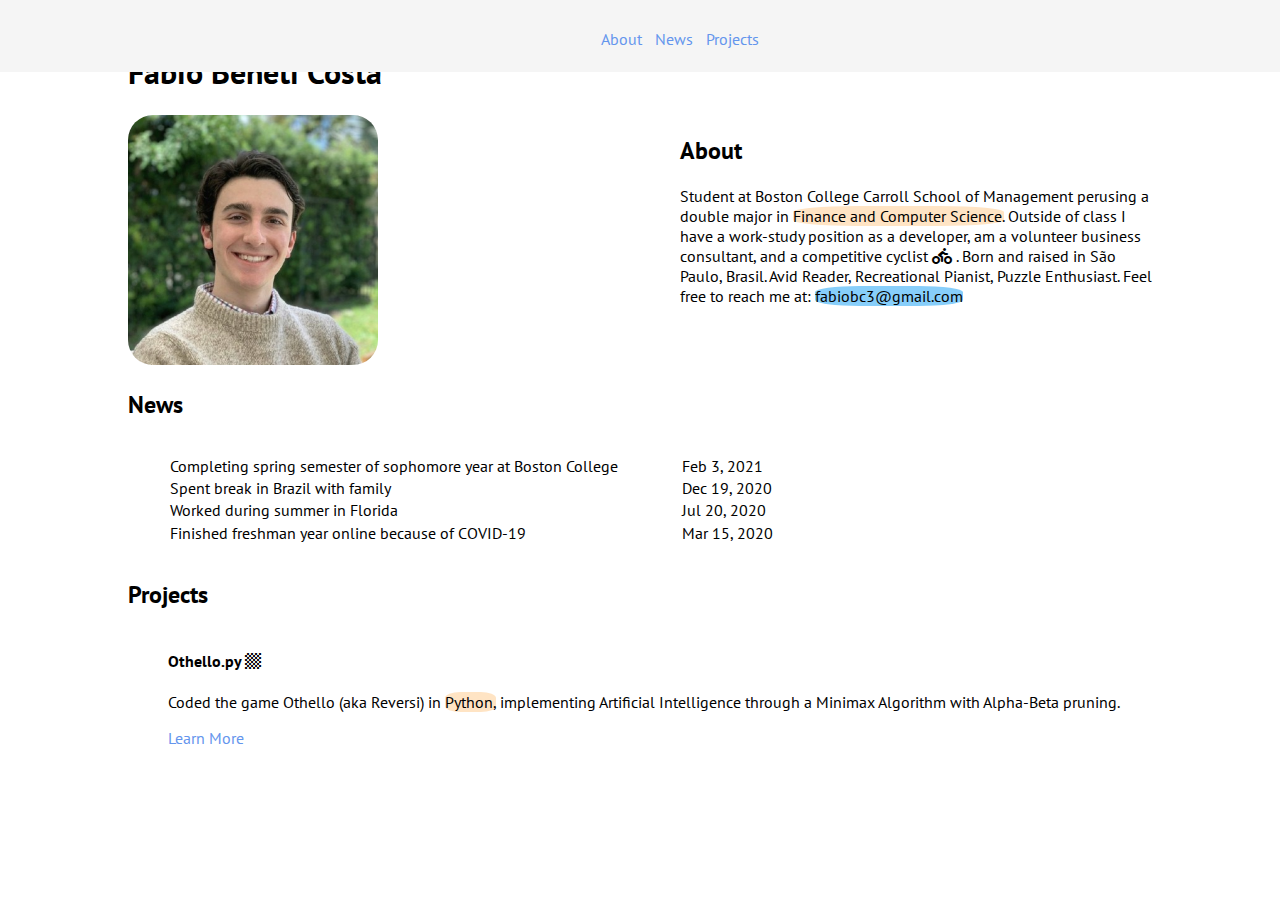
==== index.html @ a2140ef7 "landing.html" ====
<!DOCTYPE html>
<html lang="en">
    <head>
        <title>Fabio Beneti Costa</title>
        <!-- MY STYLE SHEET -->
        <link rel="stylesheet" href="style.css" />
        <!-- MY JAVASCRIPT -->
        <script src="main.js" defer></script>
        <!-- VIEWPORT -->
        <meta name="viewport" content="width=device-width, initial-scale=1.0">
        <!-- FONT AWESOME (LOGOS) -->
        <link rel="stylesheet" href="https://cdnjs.cloudflare.com/ajax/libs/font-awesome/5.11.2/css/all.min.css" />
        <!-- GOOGLE FONTS -->
        <link rel="preconnect" href="https://fonts.gstatic.com">
        <link href="https://fonts.googleapis.com/css2?family=PT+Sans&display=swap" rel="stylesheet">
        <!-- ANIMATE CSS -->
        <link rel="stylesheet" href="https://cdnjs.cloudflare.com/ajax/libs/animate.css/4.1.1/animate.min.css"/>
        <!-- META TAGS FOR FACEBOOK -->
        <meta property="og:title" content="Fabio Beneti Costa">
        <meta property="og:description" content="Check out my personal website!">
        <meta property="og:image" content="profilePic.tif">
        <meta property="og:url" content="landing.html">
    </head>
    <body class="container">
        <!-- NAVIGATION BAR -->
        <nav>
            <ul class="flexbox">
                <li>
                    <a href="#about">About</a>
                </li>
                <li>
                    <a href="#news">News</a>
                </li>
                <li>
                    <a href="#projects">Projects</a>
                </li>
            </ul>
        </nav>
        <!-- NAME -->
        <div class="row topMarg">
            <div class="col-12">
                <h1>Fabio Beneti Costa</h1>
            </div>
        </div>
        <!-- PICTURE AND ABOUT -->
        <div class="row">
            <div class="col-6">
                    <img class="imageStyle animate__animated animate__fadeInLeftBig" src="profilePic.tif" alt="">
            </div>
            <div id="about" class="col-6 animate__animated animate__fadeInRightBig">
                <ul>
                    <h2>About</h2>
                    Student at Boston College Carroll School of Management perusing a double major in <span class="highlight"> Finance and Computer Science.</span> Outside of class I have a work-study position as a developer, am a volunteer business consultant, and a competitive cyclist  <i class="fas fa-biking"></i> . Born and raised in São Paulo, Brasil. Avid Reader, Recreational Pianist, Puzzle Enthusiast. Feel free to reach me at: <span class="highlight2">fabiobc3@gmail.com</span>
                </ul>
            </div>
        </div>
        <!-- NEWS SECTION -->
        <!-- TITLE -->
        <div class="row">
            <div class="col-12 animate__animated animate__fadeInUpBig">
                <h2>News</h2>
            </div>
        </div>
        <div id="news" class="row animate__animated animate__fadeInUpBig">
            <!-- NEWS -->
            <div class="col-6">
                <ul>
                    <li>Completing spring semester of sophomore year at Boston College</li>
                    <li>Spent break in Brazil with family</li>
                    <li>Worked during summer in Florida</li>
                    <li>Finished freshman year online because of COVID-19</li>
                </ul>
            </div>
            <!-- DATES -->
            <div class="col-6">
                <ul>
                    <li>Feb 3, 2021</li>
                    <li>Dec 19, 2020</li>
                    <li>Jul 20, 2020</li>
                    <li>Mar 15, 2020</li>
                </ul>
            </div>
        </div>
        <!-- PROJECTS SECTION -->
        <!-- TITLE -->
        <div class="row">
            <div class="col-12">
                <h2>Projects</h2>
            </div>
        </div>
        <!-- PROJECTS -->
        <!-- PROJECT 1 -->
        <div id="row" class="col-12">
            <ul>
                <div id="projects">
                    <h4>Othello.py <i class="fas fa-chess-board"></i></h4>
                    <p>Coded the game Othello (aka Reversi) in <span class="highlight">Python,</span> implementing Artificial Intelligence through a Minimax Algorithm with Alpha-Beta pruning.</p>
                </div>
                <a href="othello.html">Learn More</a>
            </ul>
        </div>
    </body>
</html>
---- style.css ----
.flexbox{
    background-color:whitesmoke;
    z-index: 1;
    display: flex;
    width: 100%;
    height: 8%;
    margin-top: 0%;
    justify-content: center;
    flex-direction: row;
    align-items: center;
}

body{
    font-family: 'PT Sans', sans-serif;
}

.topMarg{
    margin-top: 30px;
}

nav ul {
    list-style-type: none;
    position: fixed;
    top: 0;
    left: 0;
}

ul{
    list-style-type: none;
}

li{
    margin-top: 0.5%;
    margin-left: 0.5%;
    margin-right: 0.5%;
}

a{
    color:cornflowerblue;
    text-decoration: none;
}

@media all and (min-width: 768px){
    
    .col-1 {flex-basis: 8.33%;} /* width works too */
    .col-2 {flex-basis: 16.66%;}
    .col-3 {flex-basis: 25%;}
    .col-4 {flex-basis: 33.33%;}
    .col-5 {flex-basis: 41.66%;}
    .col-6 {flex-basis: 50%;}
    .col-7 {flex-basis: 58.33%;}
    .col-8 {flex-basis: 66.66%;}
    .col-9 {flex-basis: 75%;}
    .col-10 {flex-basis: 83.33%;}
    .col-11 {flex-basis: 91.66%;}
    .col-12 {flex-basis: 100%;}
}

@media all and (max-width: 768px){
    
    .col-1 {flex-basis: 100;} /* width works too */
    .col-2 {flex-basis: 100;}
    .col-3 {flex-basis: 100;}
    .col-4 {flex-basis: 100;}
    .col-5 {flex-basis: 100;}
    .col-6 {flex-basis: 100;}
    .col-7 {flex-basis: 100;}
    .col-8 {flex-basis: 100;}
    .col-9 {flex-basis: 100;}
    .col-10 {flex-basis: 100%;}
    .col-11 {flex-basis: 100%;}
    .col-12 {flex-basis: 100%;}
}

.row{
	display: flex;
    flex-wrap: wrap;	
}

.container{
    max-width: 1024px;
    width: 100%;
    margin: 0 auto;
}

.imageStyle{
    border-radius: 10%;
    width: 250px;
    height: 250px;
    object-fit: cover;
}

.imageStyle2{
    object-fit: cover;
}

.highlight{
    background-color:bisque;
    border-radius: 30%;
}
.highlight2{
    background-color:lightskyblue;
    border-radius: 30%;
}
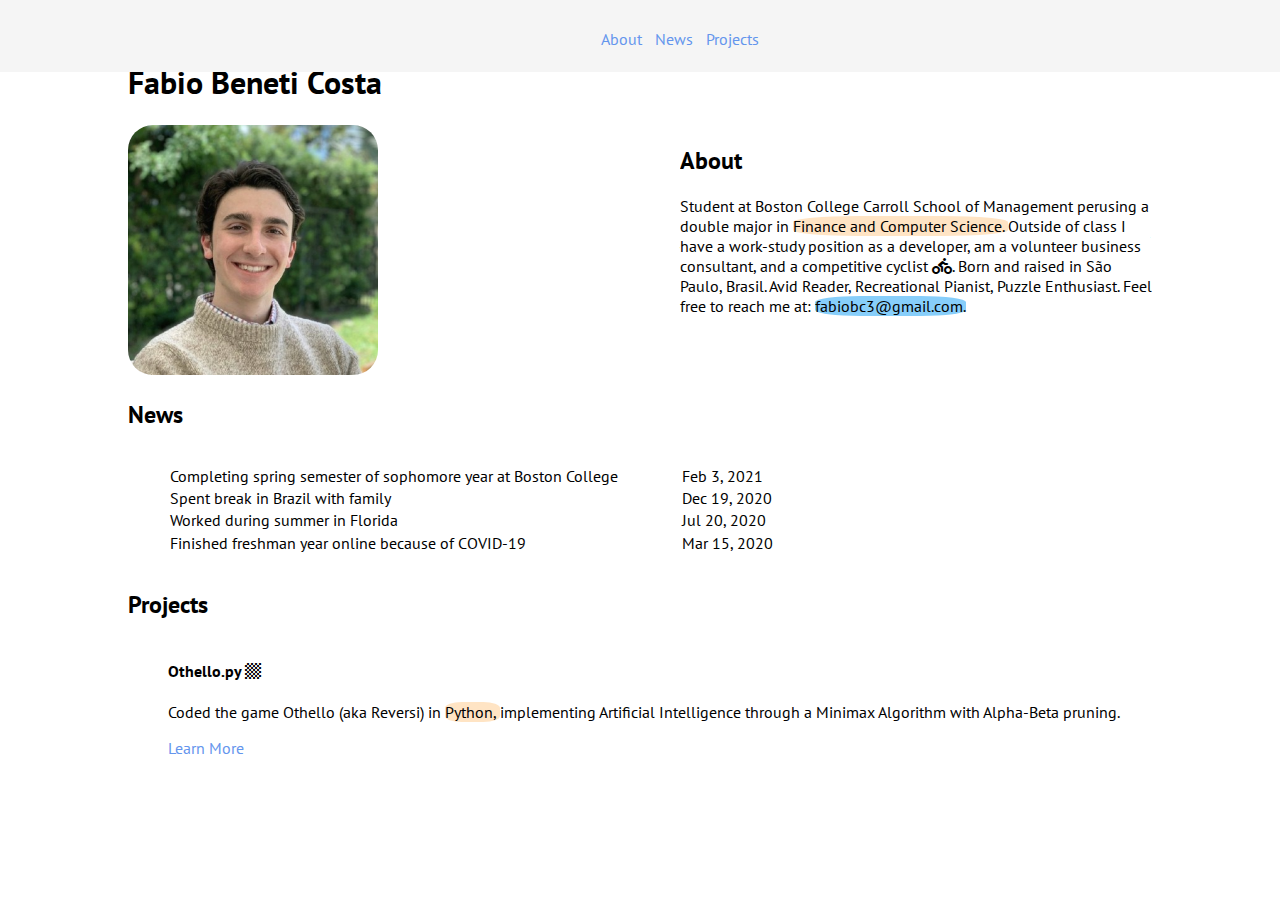
==== commit e988a4a8: "created html w json and js" ====
--- a/index.html
+++ b/index.html
@@ -19,85 +19,10 @@
         <meta property="og:title" content="Fabio Beneti Costa">
         <meta property="og:description" content="Check out my personal website!">
         <meta property="og:image" content="profilePic.tif">
-        <meta property="og:url" content="landing.html">
+        <meta property="og:url" content="index.html">
     </head>
     <body class="container">
-        <!-- NAVIGATION BAR -->
-        <nav>
-            <ul class="flexbox">
-                <li>
-                    <a href="#about">About</a>
-                </li>
-                <li>
-                    <a href="#news">News</a>
-                </li>
-                <li>
-                    <a href="#projects">Projects</a>
-                </li>
-            </ul>
-        </nav>
-        <!-- NAME -->
-        <div class="row topMarg">
-            <div class="col-12">
-                <h1>Fabio Beneti Costa</h1>
-            </div>
-        </div>
-        <!-- PICTURE AND ABOUT -->
-        <div class="row">
-            <div class="col-6">
-                    <img class="imageStyle animate__animated animate__fadeInLeftBig" src="profilePic.tif" alt="">
-            </div>
-            <div id="about" class="col-6 animate__animated animate__fadeInRightBig">
-                <ul>
-                    <h2>About</h2>
-                    Student at Boston College Carroll School of Management perusing a double major in <span class="highlight"> Finance and Computer Science.</span> Outside of class I have a work-study position as a developer, am a volunteer business consultant, and a competitive cyclist  <i class="fas fa-biking"></i> . Born and raised in São Paulo, Brasil. Avid Reader, Recreational Pianist, Puzzle Enthusiast. Feel free to reach me at: <span class="highlight2">fabiobc3@gmail.com</span>
-                </ul>
-            </div>
-        </div>
-        <!-- NEWS SECTION -->
-        <!-- TITLE -->
-        <div class="row">
-            <div class="col-12 animate__animated animate__fadeInUpBig">
-                <h2>News</h2>
-            </div>
-        </div>
-        <div id="news" class="row animate__animated animate__fadeInUpBig">
-            <!-- NEWS -->
-            <div class="col-6">
-                <ul>
-                    <li>Completing spring semester of sophomore year at Boston College</li>
-                    <li>Spent break in Brazil with family</li>
-                    <li>Worked during summer in Florida</li>
-                    <li>Finished freshman year online because of COVID-19</li>
-                </ul>
-            </div>
-            <!-- DATES -->
-            <div class="col-6">
-                <ul>
-                    <li>Feb 3, 2021</li>
-                    <li>Dec 19, 2020</li>
-                    <li>Jul 20, 2020</li>
-                    <li>Mar 15, 2020</li>
-                </ul>
-            </div>
-        </div>
-        <!-- PROJECTS SECTION -->
-        <!-- TITLE -->
-        <div class="row">
-            <div class="col-12">
-                <h2>Projects</h2>
-            </div>
-        </div>
-        <!-- PROJECTS -->
-        <!-- PROJECT 1 -->
-        <div id="row" class="col-12">
-            <ul>
-                <div id="projects">
-                    <h4>Othello.py <i class="fas fa-chess-board"></i></h4>
-                    <p>Coded the game Othello (aka Reversi) in <span class="highlight">Python,</span> implementing Artificial Intelligence through a Minimax Algorithm with Alpha-Beta pruning.</p>
-                </div>
-                <a href="othello.html">Learn More</a>
-            </ul>
-        </div>
+ 
     </body>
 </html>
+
--- a/style.css
+++ b/style.css
@@ -15,7 +15,7 @@
 }
 
 .topMarg{
-    margin-top: 30px;
+    margin-top: 40px;
 }
 
 nav ul {
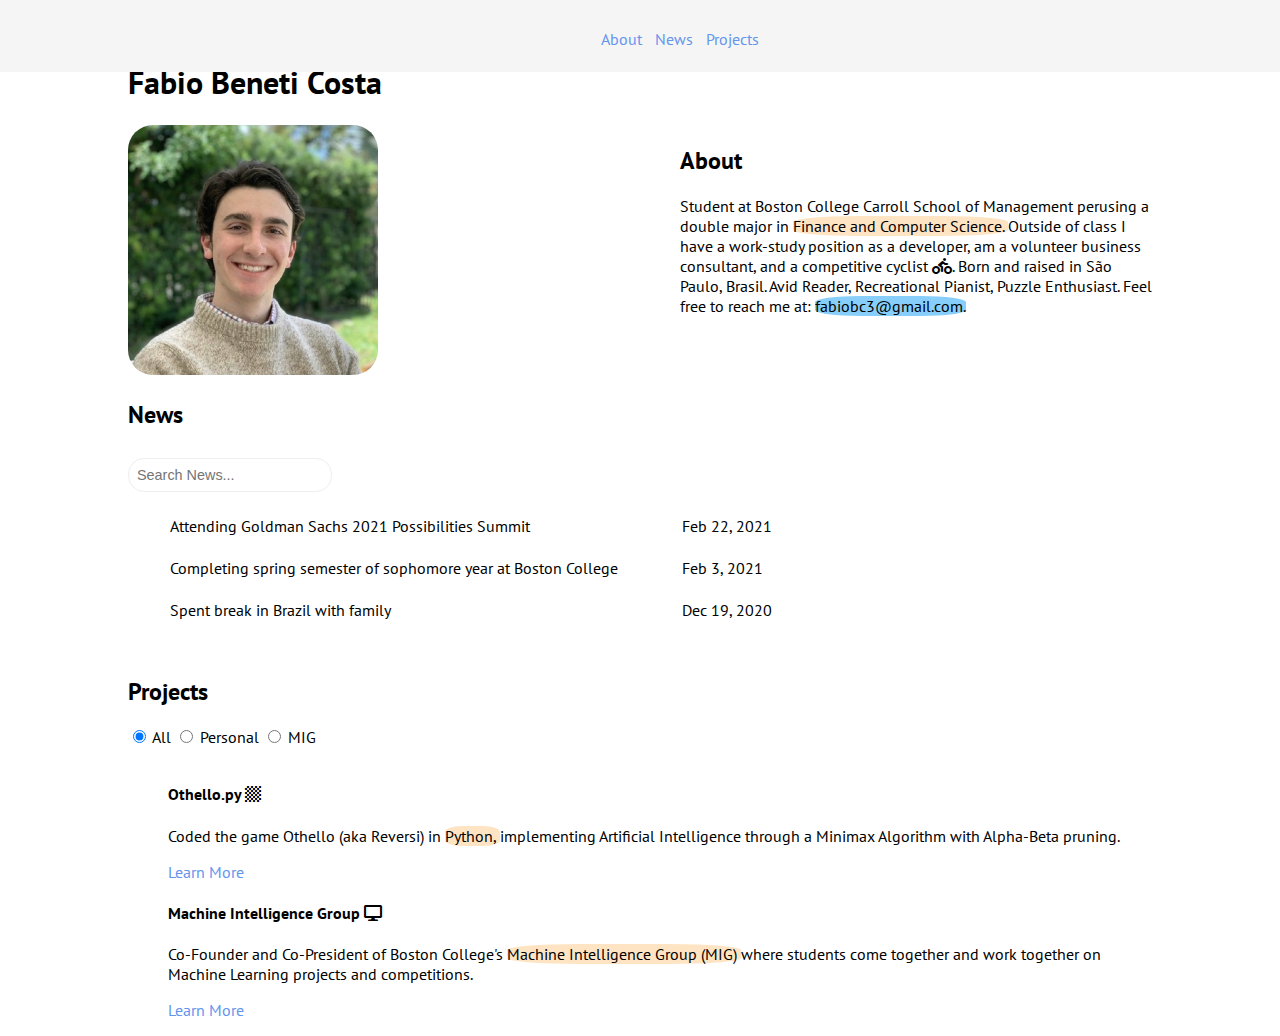
==== commit d3f3d208: "modularization of javascript code" ====
--- a/index.html
+++ b/index.html
@@ -5,7 +5,7 @@
         <!-- MY STYLE SHEET -->
         <link rel="stylesheet" href="style.css" />
         <!-- MY JAVASCRIPT -->
-        <script src="main.js" defer></script>
+        <script type='module' src="main.js" defer></script>
         <!-- VIEWPORT -->
         <meta name="viewport" content="width=device-width, initial-scale=1.0">
         <!-- FONT AWESOME (LOGOS) -->
--- a/style.css
+++ b/style.css
@@ -1,3 +1,11 @@
+.search input {
+  margin:0.5rem 0 0.5rem 0;
+  font-size: 0.9rem;
+  padding: 0.5rem;
+  border-radius: 1rem;
+  border: 1px solid #eeeeee;
+}
+
 .flexbox{
     background-color:whitesmoke;
     z-index: 1;
